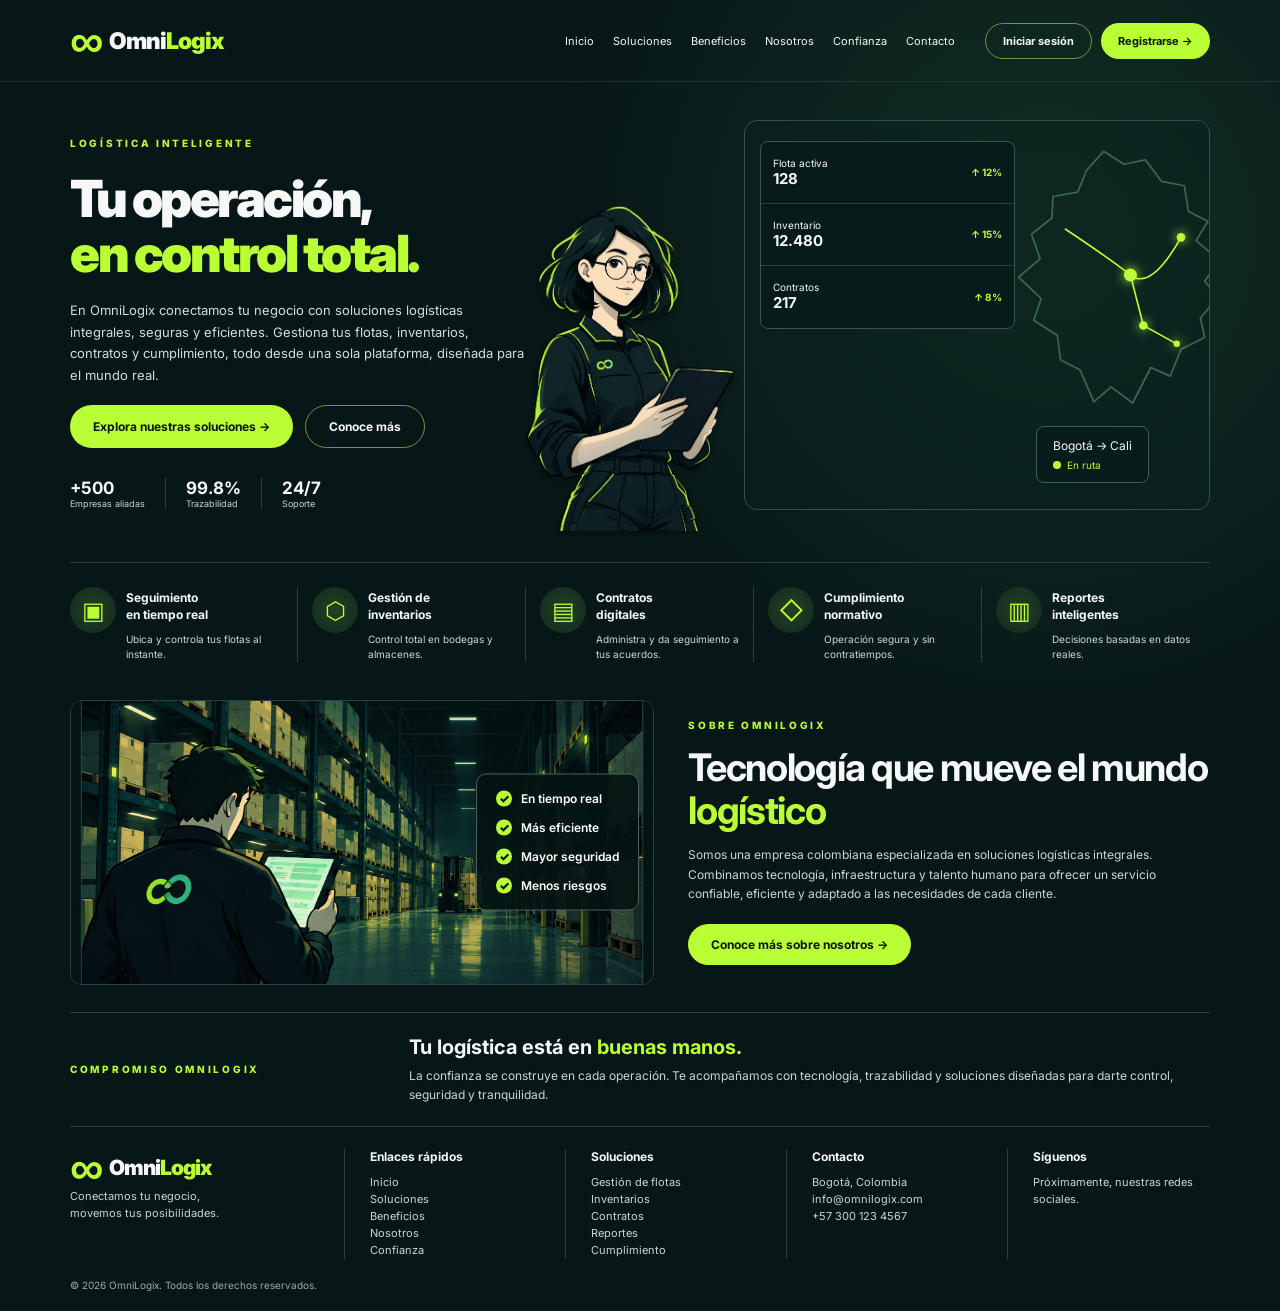
==== Frontend/index.html @ 942b3a41 "feat: initial project structure, backend-frontend setup and documentation" ====
<!DOCTYPE html>
<html lang="es">
<head>
    <meta charset="UTF-8">
    <meta name="viewport" content="width=device-width, initial-scale=1.0">
    <meta name="theme-color" content="#071617">
    <meta name="description" content="OmniLogix: tecnología para logística inteligente.">
    <title>OmniLogix | Logística inteligente</title>

    <!-- Archivos dentro del proyecto Frontend -->
    <link rel="preconnect" href="https://fonts.googleapis.com">
    <link rel="preconnect" href="https://fonts.gstatic.com" crossorigin>
    <link href="https://fonts.googleapis.com/css2?family=Inter:wght@400;500;600;700;800;900&display=swap" rel="stylesheet">
    <link rel="stylesheet" href="assets/css/styles.css">
    <script src="assets/js/script.js" defer></script>
</head>
<body>

    <!-- 1. MENÚ SUPERIOR -->
    <header class="site-header" id="inicio">
        <div class="container header-inner">
            <a href="#inicio" class="logo" aria-label="OmniLogix, inicio">
                <span class="logo-symbol">∞</span> Omni<span class="accent">Logix</span>
            </a>

            <button class="menu-button" id="menuButton" type="button"
                    aria-label="Abrir menú" aria-controls="mainNav" aria-expanded="false">☰</button>

            <nav class="main-nav" id="mainNav" aria-label="Menú principal">
                <a href="#inicio">Inicio</a>
                <a href="#soluciones">Soluciones</a>
                <a href="#beneficios">Beneficios</a>
                <a href="#nosotros">Nosotros</a>
                <a href="#confianza">Confianza</a>
                <a href="#contacto">Contacto</a>
            </nav>

            <div class="header-actions">
                <!-- Sustituir la ruta cuando exista una página de autenticación -->
                <a class="button button-outline button-small" href="pages/login.html">Iniciar sesión</a>
                <a class="button button-primary button-small"
                   href="pages/signUp.html">Registrarse →</a>
            </div>
        </div>
    </header>

    <main>
        <!-- 2. PORTADA: texto a la izquierda / mujer y tablero a la derecha -->
        <section class="hero container" aria-labelledby="main-title">
            <div class="hero-text">
                <p class="eyebrow">LOGÍSTICA INTELIGENTE</p>
                <h1 id="main-title">Tu operación,<br><span class="accent">en control total.</span></h1>
                <p class="hero-description">
                    En OmniLogix conectamos tu negocio con soluciones logísticas integrales,
                    seguras y eficientes. Gestiona tus flotas, inventarios, contratos y
                    cumplimiento, todo desde una sola plataforma, diseñada para el mundo real.
                </p>
                <div class="hero-actions">
                    <a class="button button-primary" href="#soluciones">Explora nuestras soluciones →</a>
                    <a class="button button-outline" href="#nosotros">Conoce más</a>
                </div>
                <!-- Cifras ilustrativas: sustituir por métricas verificadas -->
                <div class="statistics">
                    <div><strong>+500</strong><small>Empresas aliadas</small></div>
                    <div><strong>99.8%</strong><small>Trazabilidad</small></div>
                    <div><strong>24/7</strong><small>Soporte</small></div>
                </div>
            </div>

            <div class="hero-visual">
                <!-- Panel decorativo de datos -->
                <div class="dashboard">
                    <div class="dashboard-metrics">
                        <div class="metric"><span>Flota activa<strong>128</strong></span><b>↑ 12%</b></div>
                        <div class="metric"><span>Inventario<strong>12.480</strong></span><b>↑ 15%</b></div>
                        <div class="metric"><span>Contratos<strong>217</strong></span><b>↑ 8%</b></div>
                    </div>

                    <!-- Territorio ficticio, pensado para evocar un país sin representar uno real -->
                    <svg class="territory-map" viewBox="0 0 220 260" aria-hidden="true">
                        <path class="map-border" d="M100 11 L119 23 L139 19 L154 39 L175 43 L179 67 L197 76 L186 94 L207 112 L194 132 L207 146 L190 166 L194 184 L172 195 L162 220 L144 212 L127 245 L107 230 L91 244 L78 214 L60 205 L57 182 L35 168 L42 148 L21 128 L41 111 L33 88 L52 73 L53 53 L76 49 L84 29 Z"/>
                        <path class="map-route" d="M64 83 Q106 111 125 126 T172 91 M125 126 L137 173 L168 190"/>
                        <circle cx="125" cy="126" r="6"/><circle cx="172" cy="91" r="4"/>
                        <circle cx="137" cy="173" r="4"/><circle cx="168" cy="190" r="3"/>
                    </svg>
                    <div class="route-label">Bogotá → Cali<small><span class="online-dot"></span> En ruta</small></div>
                </div>

                <!-- MUJER: ajustar left y width en la clase .hero-woman del CSS -->
                <img class="hero-woman" src="assets/img/mujer.png"
                     alt="Asesora de OmniLogix sosteniendo una tableta">
            </div>
        </section>

        <!-- 3. SERVICIOS -->
        <section class="services container" id="soluciones" aria-label="Soluciones OmniLogix">
            <article class="service"><span class="service-icon">▣</span><div><h2>Seguimiento<br>en tiempo real</h2><p>Ubica y controla tus flotas al instante.</p></div></article>
            <article class="service"><span class="service-icon">⬡</span><div><h2>Gestión de<br>inventarios</h2><p>Control total en bodegas y almacenes.</p></div></article>
            <article class="service"><span class="service-icon">▤</span><div><h2>Contratos<br>digitales</h2><p>Administra y da seguimiento a tus acuerdos.</p></div></article>
            <article class="service"><span class="service-icon">◇</span><div><h2>Cumplimiento<br>normativo</h2><p>Operación segura y sin contratiempos.</p></div></article>
            <article class="service"><span class="service-icon">▥</span><div><h2>Reportes<br>inteligentes</h2><p>Decisiones basadas en datos reales.</p></div></article>
        </section>

        <!-- 4. SOBRE NOSOTROS: imagen encajada + texto en columna lateral -->
        <section class="about container" id="nosotros">
            <div class="warehouse-card" id="beneficios">
                <!-- El PNG ya incluye el hombre, la bodega y cuatro checks sin texto -->
                <img src="assets/img/hombre.png" alt="Trabajador revisando inventarios en una bodega">
                <!-- Etiquetas alineadas junto a los cuatro checks dibujados en el PNG -->
                <div class="warehouse-benefits" aria-label="Beneficios de OmniLogix">
                    <span>En tiempo real</span>
                    <span>Más eficiente</span>
                    <span>Mayor seguridad</span>
                    <span>Menos riesgos</span>
                </div>
            </div>
            <div class="about-text">
                <p class="eyebrow">SOBRE OMNILOGIX</p>
                <h2>Tecnología que mueve el mundo <span class="accent">logístico</span></h2>
                <p>Somos una empresa colombiana especializada en soluciones logísticas
                    integrales. Combinamos tecnología, infraestructura y talento humano
                    para ofrecer un servicio confiable, eficiente y adaptado a las
                    necesidades de cada cliente.</p>
                <a class="button button-primary" href="#contacto">Conoce más sobre nosotros →</a>
            </div>
        </section>

        <!-- 5. MENSAJE DE CONFIANZA: sin logos de terceros -->
        <section class="trust container" id="confianza">
            <p class="eyebrow">COMPROMISO OMNILOGIX</p>
            <div><h2>Tu logística está en <span class="accent">buenas manos.</span></h2>
                <p>La confianza se construye en cada operación. Te acompañamos con tecnología,
                    trazabilidad y soluciones diseñadas para darte control, seguridad y tranquilidad.</p>
            </div>
        </section>
    </main>

    <!-- 6. PIE DE PÁGINA -->
    <footer class="site-footer" id="contacto">
        <div class="container footer-grid">
            <div><a href="#inicio" class="logo"><span class="logo-symbol">∞</span> Omni<span class="accent">Logix</span></a>
                <p>Conectamos tu negocio,<br>movemos tus posibilidades.</p></div>
            <div><h3>Enlaces rápidos</h3><a href="#inicio">Inicio</a><a href="#soluciones">Soluciones</a><a href="#beneficios">Beneficios</a><a href="#nosotros">Nosotros</a><a href="#confianza">Confianza</a></div>
            <div><h3>Soluciones</h3><a href="#soluciones">Gestión de flotas</a><a href="#soluciones">Inventarios</a><a href="#soluciones">Contratos</a><a href="#soluciones">Reportes</a><a href="#soluciones">Cumplimiento</a></div>
            <div><h3>Contacto</h3><p>Bogotá, Colombia</p><a href="mailto:info@omnilogix.com">info@omnilogix.com</a><a href="tel:+573001234567">+57 300 123 4567</a></div>
            <div><h3>Síguenos</h3><p>Próximamente, nuestras redes sociales.</p></div>
        </div>
        <div class="container footer-bottom">© 2026 OmniLogix. Todos los derechos reservados.</div>
    </footer>
</body>
</html>
---- Frontend/assets/css/styles.css ----
/* =========================================================
OMNILOGIX — ESTILOS ORGANIZADOS
Para ajustar la mujer busca: .hero-woman
Para ajustar la imagen de bodega busca: .warehouse-card
========================================================= */

/* 1. PALETA DE COLORES Y BASE */
:root {
    --bg: #071617;
    --panel: #0a2220;
    --green: #baff36;
    --white: #f6f8f8;
    --soft-text: #cbd5d3;
    --border: #29403e;
}
* { box-sizing: border-box; }
html { scroll-behavior: smooth; }
body {
    margin: 0;
    font-family: Inter, Arial, sans-serif;
    color: var(--white);
    background: radial-gradient(ellipse at 82% 18%, #123026 0%, transparent 34%), var(--bg);
}
a { color: inherit; text-decoration: none; }
button { font: inherit; }
img { max-width: 100%; }
.container {
    width: min(100% - 64px, 1140px);
    margin-inline: auto;
}
.accent { color: var(--green); }
.eyebrow {
    margin: 0 0 22px;
    color: var(--green);
    letter-spacing: 2.7px;
    font-weight: 800;
    font-size: 10px;
}
.button {
    display: inline-flex;
    align-items: center;
    justify-content: center;
    gap: 14px;
    border-radius: 999px;
    padding: 13px 23px;
    font-weight: 700;
    font-size: 12px;
    transition: transform .2s ease;
    white-space: nowrap;
}
.button:hover { transform: translateY(-2px); }
.button-primary { background: var(--green); color: #071617; }
.button-outline { border: 1px solid #729739; }
.button-small { padding: 10px 17px; font-size: 11px; }

/* 2. CABECERA */
.site-header { border-bottom: 1px solid #203432; }
.header-inner {
    min-height: 81px;
    display: flex;
    align-items: center;
    gap: 30px;
}
.logo {
    white-space: nowrap;
    font-size: 23px;
    font-weight: 900;
    letter-spacing: -1.1px;
    display: inline-flex;
    align-items: center;
}
.logo-symbol {
    color: var(--green);
    font-size: 47px;
    font-family: Arial, sans-serif;
    line-height: .8;
    margin-right: 7px;
}
.main-nav { display: flex; gap: 19px; margin-left: auto; }
.main-nav a { font-size: 11px; }
.main-nav a:hover { color: var(--green); }
.header-actions { display: flex; gap: 9px; }
.menu-button {
    display: none;
    color: white;
    background: transparent;
    border: 1px solid var(--border);
    border-radius: 7px;
    padding: 6px 11px;
}

/* 3. PORTADA */
.hero {
    display: grid;
    grid-template-columns: 44% 56%;
    align-items: center;
    min-height: 480px;
    padding-top: 26px;
    padding-bottom: 24px;
}
.hero-text {
    position: relative;
    z-index: 5;
    padding-right: 14px;
}
.hero h1 {
    font-size: clamp(40px, 4vw, 57px);
    letter-spacing: -2.5px;
    line-height: 1.08;
    margin: 0 0 19px;
    font-weight: 900;
}
.hero-description {
    max-width: 455px;
    font-size: 13px;
    line-height: 1.65;
    color: #d3dedd;
}
.hero-actions {
    display: flex;
    gap: 12px;
    flex-wrap: wrap;
    margin-top: 19px;
}
.statistics { display: flex; margin-top: 30px; }
.statistics div {
    padding: 0 20px;
    border-right: 1px solid var(--border);
}
.statistics div:first-child { padding-left: 0; }
.statistics div:last-child { border: 0; }
.statistics strong { display: block; font-size: 17px; }
.statistics small {
    display: block;
    font-size: 9px;
    color: var(--soft-text);
}

/* 4. PERSONAJE Y TABLERO */
.hero-visual { position: relative; height: 415px; min-width: 0; }
.dashboard {
    position: absolute;
    right: 0;
    top: 4px;
    height: 390px;
    width: 73%;
    border: 1px solid #31514a;
    background: #09211d80;
    border-radius: 13px;
    overflow: hidden;
}
.dashboard-metrics {
    position: absolute;
    top: 20px;
    left: 15px;
    width: 55%;
    background: #071b1be8;
    border: 1px solid #39554f;
    border-radius: 8px;
    z-index: 1;
}
.metric {
    min-height: 62px;
    padding: 12px;
    display: flex;
    align-items: center;
    justify-content: space-between;
    gap: 6px;
    border-bottom: 1px solid var(--border);
}
.metric:last-child { border: 0; }
.metric span { font-size: 10px; }
.metric strong { display: block; font-size: 15px; }
.metric b { font-size: 10px; color: var(--green); }
.territory-map {
    position: absolute;
    width: 51%;
    height: 78%;
    right: -5%;
    top: 2%;
}
.map-border {
    fill: none;
    stroke: #3d6553;
    stroke-width: 1.6;
    stroke-linejoin: round;
}
.map-route {
    fill: none;
    stroke: var(--green);
    stroke-width: 1.5;
}
.territory-map circle {
    fill: var(--green);
    filter: drop-shadow(0 0 5px var(--green));
}
.route-label {
    position: absolute;
    bottom: 26px;
    right: 13%;
    padding: 11px 16px;
    border-radius: 8px;
    border: 1px solid #3c6059;
    background: #081c1c;
    font-size: 12px;
}
.route-label small {
    display: block;
    color: var(--green);
    margin-top: 6px;
}
.online-dot {
    display: inline-block;
    width: 8px;
    height: 8px;
    border-radius: 50%;
    background: var(--green);
    margin-right: 3px;
}
/* CAMBIAR POSICIÓN DE LA MUJER AQUÍ: left más negativo = más a la izquierda. */
.hero-woman {
    position: absolute;
    z-index: 3;
    height: 94%;
    width: 41%;
    left: -13%;
    bottom: 0;
    object-fit: contain;
    object-position: bottom center;
    filter: drop-shadow(0 3px 2px #0003);
}

/* 5. SOLUCIONES */
.services {
    border-top: 1px solid var(--border);
    padding-block: 24px 35px;
    display: grid;
    grid-template-columns: repeat(5, minmax(0, 1fr));
}
.service {
    display: flex;
    gap: 10px;
    padding: 0 14px;
    border-right: 1px solid var(--border);
}
.service:first-child { padding-left: 0; }
.service:last-child { border: 0; padding-right: 0; }
.service-icon {
    flex: 0 0 46px;
    width: 46px;
    height: 46px;
    display: grid;
    place-items: center;
    border-radius: 50%;
    background: radial-gradient(#254122, #102820);
    color: var(--green);
    font-size: 24px;
}
.service h2 {
    font-size: 12px;
    margin: 3px 0 8px;
    line-height: 1.4;
}
.service p {
    font-size: 10px;
    color: #ced9d5;
    line-height: 1.5;
    margin: 0;
}

/* 6. BODEGA Y DESCRIPCIÓN
SOLO MODIFICA ESTOS VALORES PARA AJUSTAR ESTA SECCIÓN:
--bodega-ancho: proporción de la imagen frente al texto.
--bodega-alto: altura visual del recuadro de la imagen.
--panel-beneficios: color de fondo detrás del texto.
*/
.about {
    --bodega-ancho: 1.12fr;
    --bodega-alto: 285px;
    --panel-beneficios: rgba(4, 20, 19, 0.92);

    display: grid;
    grid-template-columns: minmax(0, var(--bodega-ancho)) minmax(0, 1fr);
    gap: 34px;
    align-items: center;
    padding-block: 3px 27px;
}

/* Recuadro que delimita la ilustración */
.warehouse-card {
    position: relative;
    width: 100%;
    height: var(--bodega-alto);
    border: 1px solid var(--border);
    border-radius: 12px;
    overflow: hidden;
    isolation: isolate;
    background: #091e1b;
}

/* Imagen: llena el recuadro sin estirarse ni distorsionarse */
.warehouse-card > img {
    display: block;
    width: 100%;
    height: 100%;
    object-fit: cover;
    object-position: center;
}

/* BENEFICIOS: este es el nombre real de la clase del HTML.
El panel oscuro mejora el contraste sobre el fondo de la bodega. */
.warehouse-benefits {
    position: absolute;
    z-index: 2;
    top: 50%;
    right: 14px;
    transform: translateY(-50%);
    width: max-content;
    max-width: 53%;
    display: flex;
    flex-direction: column;
    gap: 13px;
    padding: 16px 19px;
    border: 1px solid #456359;
    border-radius: 10px;
    background: var(--panel-beneficios);
    color: #fff;
    font-size: 12px;
    font-weight: 600;
    line-height: 1.3;
    box-shadow: 0 8px 25px rgba(0, 0, 0, 0.18);
}

/* Checks agregados con CSS; no dependen de la imagen */
.warehouse-benefits span {
    display: flex;
    align-items: center;
    gap: 9px;
    white-space: nowrap;
}

.warehouse-benefits span::before {
    content: "✓";
    display: inline-grid;
    place-items: center;
    flex: 0 0 16px;
    width: 16px;
    height: 16px;
    border-radius: 50%;
    color: #082016;
    background: var(--green);
    font-size: 12px;
    font-weight: 900;
}

/* Texto a la derecha de la imagen */
.about-text {
    min-width: 0;
}
.about-text h2 {
    font-size: clamp(27px, 3vw, 38px);
    line-height: 1.13;
    letter-spacing: -1.3px;
    margin: 0 0 13px;
}
.about-text p:not(.eyebrow) {
    font-size: 12px;
    line-height: 1.65;
    color: #cbd7d5;
    margin: 0 0 20px;
}
.about-text .eyebrow {
    margin-bottom: 15px;
}

/* 7. MENSAJE DE CONFIANZA */
.trust {
    border-top: 1px solid var(--border);
    border-bottom: 1px solid var(--border);
    padding-block: 22px;
    display: grid;
    grid-template-columns: 28% 1fr;
    gap: 20px;
    align-items: center;
}
.trust .eyebrow { margin: 0; }
.trust h2 { font-size: 20px; margin: 0 0 7px; }
.trust p:not(.eyebrow) {
    font-size: 12px;
    line-height: 1.6;
    color: #cbd7d5;
    margin: 0;
}

/* 8. FOOTER */
.site-footer { padding-top: 22px; }
.footer-grid {
    display: grid;
    grid-template-columns: 1.4fr 1fr 1fr 1fr .9fr;
    gap: 25px;
}
.footer-grid > div {
    border-right: 1px solid var(--border);
    padding-right: 12px;
}
.footer-grid > div:last-child { border: 0; }
.footer-grid .logo { font-size: 21px; }
.footer-grid h3 { font-size: 12px; margin: 0 0 10px; }
.footer-grid a:not(.logo), .footer-grid p {
    display: block;
    color: #cbd7d5;
    font-size: 11px;
    line-height: 1.55;
    margin: 0;
}
.footer-grid a:hover { color: var(--green); }
.footer-bottom {
    font-size: 10px;
    color: #99aead;
    padding-block: 20px;
}

/* 9. TABLET */
@media (max-width: 1050px) {
    .container { width: min(100% - 40px, 1140px); }
    .header-inner { gap: 15px; }
    .main-nav { gap: 11px; }
    .main-nav a { font-size: 10px; }
    .hero { grid-template-columns: 45% 55%; }
    .hero-woman { left: -4%; width: 45%; }
    .service { padding-inline: 8px; gap: 7px; }
    .service-icon { flex-basis: 36px; width: 36px; height: 36px; }
}
@media (max-width: 780px) {
    .header-inner { flex-wrap: wrap; padding-block: 12px; }
    .menu-button { display: block; margin-left: auto; }
    .main-nav {
        display: none;
        order: 4;
        width: 100%;
        flex-direction: column;
        gap: 0;
        padding-block: 10px;
    }
    .main-nav.is-open { display: flex; }
    .main-nav a { font-size: 13px; padding: 9px 0; }
    .header-actions { margin-left: auto; }
    .hero { display: block; padding-top: 40px; }
    .hero-visual { height: 420px; margin-top: 25px; }
    .dashboard { right: 0; width: 71%; }
    .hero-woman { width: 44%; left: 0; }
    .services {
        grid-template-columns: repeat(2, 1fr);
        row-gap: 22px;
    }
    .service { border: 0; padding-inline: 0; }
    .about { grid-template-columns: 1fr; }
    .warehouse-benefits { font-size: 12px; }
    .about { --bodega-alto: 300px; }
    .trust { grid-template-columns: 1fr; }
    .footer-grid { grid-template-columns: repeat(2, 1fr); }
}

/* 10. TELÉFONOS */
@media (max-width: 470px) {
    .container { width: calc(100% - 30px); }
    .logo { font-size: 20px; }
    .header-actions .button-outline { display: none; }
    .hero h1 { font-size: 37px; }
    .hero-description { font-size: 12px; }
    .hero-visual { height: 310px; }
    .dashboard { height: 285px; width: 77%; }
    .hero-woman { left: -2%; width: 48%; height: 98%; }
    .dashboard-metrics { width: 60%; top: 10px; left: 8px; }
    .metric { min-height: 46px; padding: 7px; }
    .metric strong { font-size: 11px; }
    .metric span, .metric b { font-size: 8px; }
    .route-label { bottom: 16px; right: 8%; font-size: 10px; }
    .statistics div { padding-inline: 13px; }
    .service h2 { font-size: 11px; }
    .service p { font-size: 9px; }
    .about { --bodega-alto: 220px; }
    .warehouse-benefits {
        right: 8px;
        max-width: 62%;
        padding: 10px;
        gap: 8px;
        font-size: 9px;
    }
    .warehouse-benefits span::before {
        width: 13px;
        height: 13px;
        flex-basis: 13px;
        font-size: 10px;
    }
    .footer-grid { gap: 18px; }
}
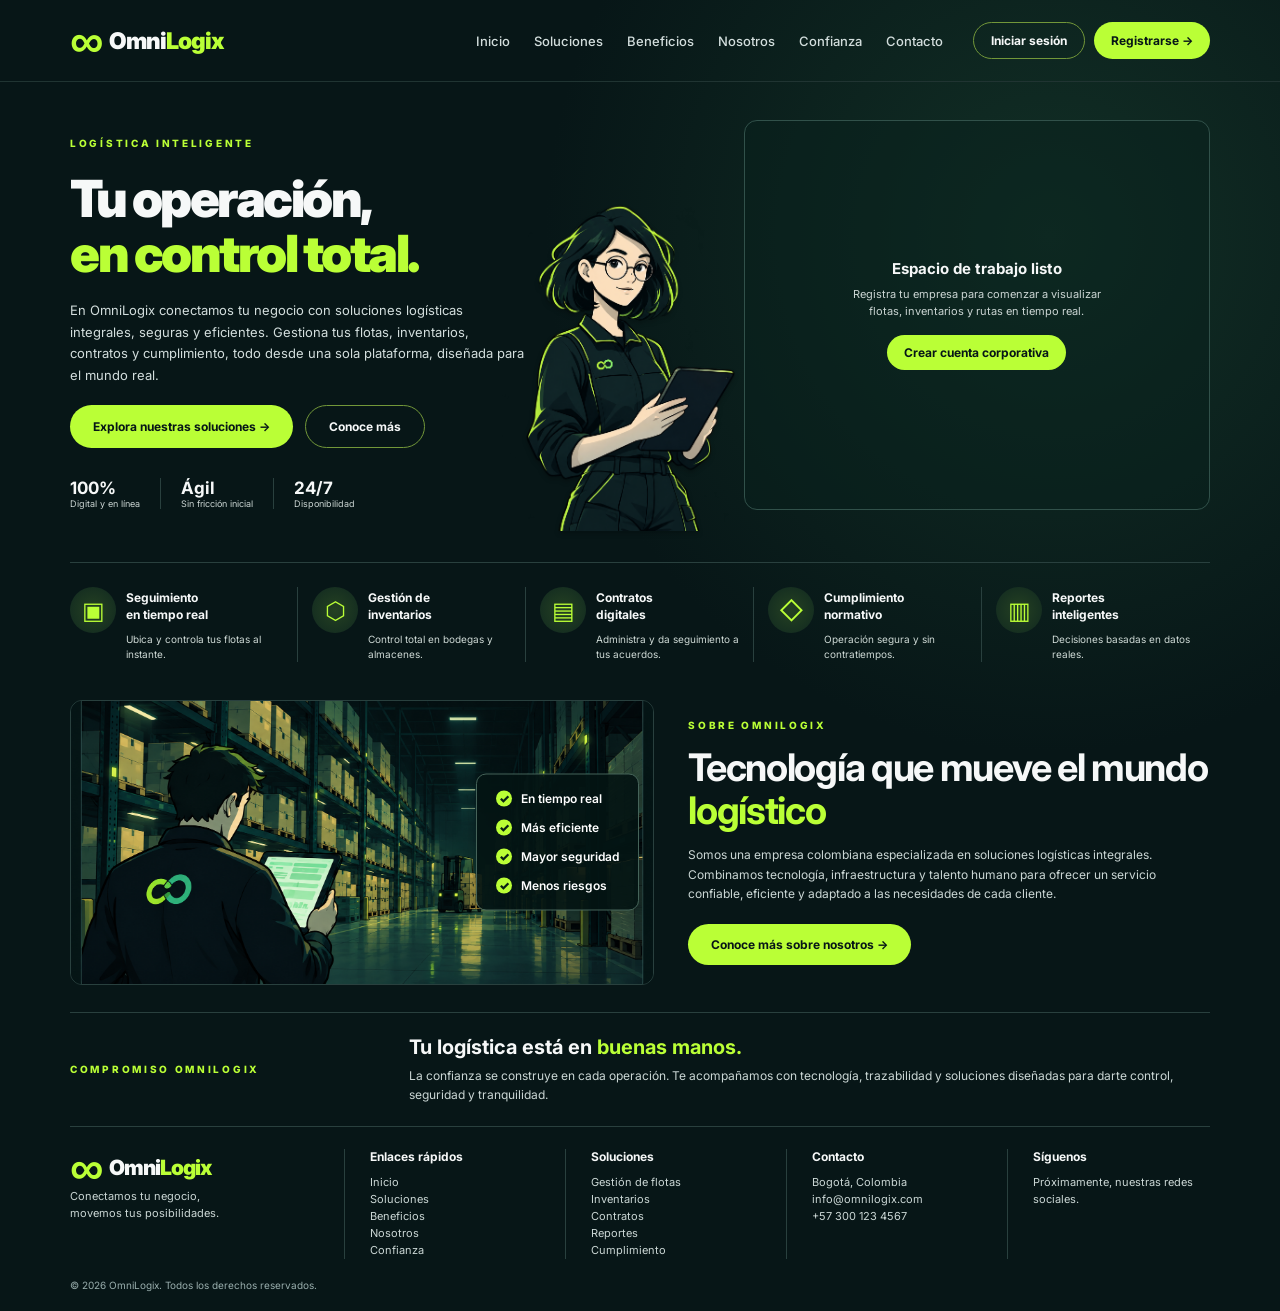
==== commit b3f94323: "refactor(landing): update nav typography, remove fake stats and implement launch onboarding state" ====
--- a/Frontend/index.html
+++ b/Frontend/index.html
@@ -6,8 +6,6 @@
     <meta name="theme-color" content="#071617">
     <meta name="description" content="OmniLogix: tecnología para logística inteligente.">
     <title>OmniLogix | Logística inteligente</title>
-
-    <!-- Archivos dentro del proyecto Frontend -->
     <link rel="preconnect" href="https://fonts.googleapis.com">
     <link rel="preconnect" href="https://fonts.gstatic.com" crossorigin>
     <link href="https://fonts.googleapis.com/css2?family=Inter:wght@400;500;600;700;800;900&display=swap" rel="stylesheet">
@@ -15,137 +13,122 @@
     <script src="assets/js/script.js" defer></script>
 </head>
 <body>
+<!-- 1. MENÚ SUPERIOR -->
+<header class="site-header" id="inicio">
+    <div class="container header-inner">
+        <a href="#inicio" class="logo" aria-label="OmniLogix, inicio">
+            <span class="logo-symbol">∞</span> Omni<span class="accent">Logix</span>
+        </a>
+        <button class="menu-button" id="menuButton" type="button"
+                aria-label="Abrir menú" aria-controls="mainNav" aria-expanded="false">☰</button>
+        <nav class="main-nav" id="mainNav" aria-label="Menú principal">
+            <a href="#inicio">Inicio</a>
+            <a href="#soluciones">Soluciones</a>
+            <a href="#beneficios">Beneficios</a>
+            <a href="#nosotros">Nosotros</a>
+            <a href="#confianza">Confianza</a>
+            <a href="#contacto">Contacto</a>
+        </nav>
+        <div class="header-actions">
+            <a class="button button-outline button-small" href="pages/login.html">Iniciar sesión</a>
+            <a class="button button-primary button-small" href="pages/signUp.html">Registrarse →</a>
+        </div>
+    </div>
+</header>
 
-    <!-- 1. MENÚ SUPERIOR -->
-    <header class="site-header" id="inicio">
-        <div class="container header-inner">
-            <a href="#inicio" class="logo" aria-label="OmniLogix, inicio">
-                <span class="logo-symbol">∞</span> Omni<span class="accent">Logix</span>
-            </a>
-
-            <button class="menu-button" id="menuButton" type="button"
-                    aria-label="Abrir menú" aria-controls="mainNav" aria-expanded="false">☰</button>
-
-            <nav class="main-nav" id="mainNav" aria-label="Menú principal">
-                <a href="#inicio">Inicio</a>
-                <a href="#soluciones">Soluciones</a>
-                <a href="#beneficios">Beneficios</a>
-                <a href="#nosotros">Nosotros</a>
-                <a href="#confianza">Confianza</a>
-                <a href="#contacto">Contacto</a>
-            </nav>
-
-            <div class="header-actions">
-                <!-- Sustituir la ruta cuando exista una página de autenticación -->
-                <a class="button button-outline button-small" href="pages/login.html">Iniciar sesión</a>
-                <a class="button button-primary button-small"
-                   href="pages/signUp.html">Registrarse →</a>
+<main>
+    <!-- 2. PORTADA -->
+    <section class="hero container" aria-labelledby="main-title">
+        <div class="hero-text">
+            <p class="eyebrow">LOGÍSTICA INTELIGENTE</p>
+            <h1 id="main-title">Tu operación,<br><span class="accent">en control total.</span></h1>
+            <p class="hero-description">
+                En OmniLogix conectamos tu negocio con soluciones logísticas integrales,
+                seguras y eficientes. Gestiona tus flotas, inventarios, contratos y
+                cumplimiento, todo desde una sola plataforma, diseñada para el mundo real.
+            </p>
+            <div class="hero-actions">
+                <a class="button button-primary" href="#soluciones">Explora nuestras soluciones →</a>
+                <a class="button button-outline" href="#nosotros">Conoce más</a>
+            </div>
+            <!-- Métricas de valor inicial (Enfoque de lanzamiento real) -->
+            <div class="statistics">
+                <div><strong>100%</strong><small>Digital y en línea</small></div>
+                <div><strong>Ágil</strong><small>Sin fricción inicial</small></div>
+                <div><strong>24/7</strong><small>Disponibilidad</small></div>
             </div>
         </div>
-    </header>
 
-    <main>
-        <!-- 2. PORTADA: texto a la izquierda / mujer y tablero a la derecha -->
-        <section class="hero container" aria-labelledby="main-title">
-            <div class="hero-text">
-                <p class="eyebrow">LOGÍSTICA INTELIGENTE</p>
-                <h1 id="main-title">Tu operación,<br><span class="accent">en control total.</span></h1>
-                <p class="hero-description">
-                    En OmniLogix conectamos tu negocio con soluciones logísticas integrales,
-                    seguras y eficientes. Gestiona tus flotas, inventarios, contratos y
-                    cumplimiento, todo desde una sola plataforma, diseñada para el mundo real.
-                </p>
-                <div class="hero-actions">
-                    <a class="button button-primary" href="#soluciones">Explora nuestras soluciones →</a>
-                    <a class="button button-outline" href="#nosotros">Conoce más</a>
-                </div>
-                <!-- Cifras ilustrativas: sustituir por métricas verificadas -->
-                <div class="statistics">
-                    <div><strong>+500</strong><small>Empresas aliadas</small></div>
-                    <div><strong>99.8%</strong><small>Trazabilidad</small></div>
-                    <div><strong>24/7</strong><small>Soporte</small></div>
+        <div class="hero-visual">
+            <!-- Panel derecho: Estado inicial limpio sin métricas inventadas -->
+            <div class="dashboard">
+                <div class="dashboard-empty-state">
+                    <h3>Espacio de trabajo listo</h3>
+                    <p>Registra tu empresa para comenzar a visualizar flotas, inventarios y rutas en tiempo real.</p>
+                    <a class="button button-primary button-small" href="pages/signUp.html">Crear cuenta corporativa</a>
                 </div>
             </div>
+            <!-- Espacio reservado para la ilustración de la mujer -->
+            <img class="hero-woman" src="assets/img/mujer.png" alt="Asesora de OmniLogix con tableta">
+        </div>
+    </section>
 
-            <div class="hero-visual">
-                <!-- Panel decorativo de datos -->
-                <div class="dashboard">
-                    <div class="dashboard-metrics">
-                        <div class="metric"><span>Flota activa<strong>128</strong></span><b>↑ 12%</b></div>
-                        <div class="metric"><span>Inventario<strong>12.480</strong></span><b>↑ 15%</b></div>
-                        <div class="metric"><span>Contratos<strong>217</strong></span><b>↑ 8%</b></div>
-                    </div>
+    <!-- 3. SERVICIOS -->
+    <section class="services container" id="soluciones" aria-label="Soluciones OmniLogix">
+        <article class="service"><span class="service-icon">▣</span><div><h2>Seguimiento<br>en tiempo real</h2><p>Ubica y controla tus flotas al instante.</p></div></article>
+        <article class="service"><span class="service-icon">⬡</span><div><h2>Gestión de<br>inventarios</h2><p>Control total en bodegas y almacenes.</p></div></article>
+        <article class="service"><span class="service-icon">▤</span><div><h2>Contratos<br>digitales</h2><p>Administra y da seguimiento a tus acuerdos.</p></div></article>
+        <article class="service"><span class="service-icon">◇</span><div><h2>Cumplimiento<br>normativo</h2><p>Operación segura y sin contratiempos.</p></div></article>
+        <article class="service"><span class="service-icon">▥</span><div><h2>Reportes<br>inteligentes</h2><p>Decisiones basadas en datos reales.</p></div></article>
+    </section>
 
-                    <!-- Territorio ficticio, pensado para evocar un país sin representar uno real -->
-                    <svg class="territory-map" viewBox="0 0 220 260" aria-hidden="true">
-                        <path class="map-border" d="M100 11 L119 23 L139 19 L154 39 L175 43 L179 67 L197 76 L186 94 L207 112 L194 132 L207 146 L190 166 L194 184 L172 195 L162 220 L144 212 L127 245 L107 230 L91 244 L78 214 L60 205 L57 182 L35 168 L42 148 L21 128 L41 111 L33 88 L52 73 L53 53 L76 49 L84 29 Z"/>
-                        <path class="map-route" d="M64 83 Q106 111 125 126 T172 91 M125 126 L137 173 L168 190"/>
-                        <circle cx="125" cy="126" r="6"/><circle cx="172" cy="91" r="4"/>
-                        <circle cx="137" cy="173" r="4"/><circle cx="168" cy="190" r="3"/>
-                    </svg>
-                    <div class="route-label">Bogotá → Cali<small><span class="online-dot"></span> En ruta</small></div>
-                </div>
+    <!-- 4. SOBRE NOSOTROS -->
+    <section class="about container" id="nosotros">
+        <div class="warehouse-card" id="beneficios">
+            <!-- Espacio para la imagen del hombre en la bodega -->
+            <img src="assets/img/hombre.png" alt="Trabajador revisando inventarios en bodega">
+            <div class="warehouse-benefits" aria-label="Beneficios de OmniLogix">
+                <span>En tiempo real</span>
+                <span>Más eficiente</span>
+                <span>Mayor seguridad</span>
+                <span>Menos riesgos</span>
+            </div>
+        </div>
+        <div class="about-text">
+            <p class="eyebrow">SOBRE OMNILOGIX</p>
+            <h2>Tecnología que mueve el mundo <span class="accent">logístico</span></h2>
+            <p>Somos una empresa colombiana especializada en soluciones logísticas
+                integrales. Combinamos tecnología, infraestructura y talento humano
+                para ofrecer un servicio confiable, eficiente y adaptado a las
+                necesidades de cada cliente.</p>
+            <a class="button button-primary" href="#contacto">Conoce más sobre nosotros →</a>
+        </div>
+    </section>
 
-                <!-- MUJER: ajustar left y width en la clase .hero-woman del CSS -->
-                <img class="hero-woman" src="assets/img/mujer.png"
-                     alt="Asesora de OmniLogix sosteniendo una tableta">
-            </div>
-        </section>
+    <!-- 5. CONFIANZA -->
+    <section class="trust container" id="confianza">
+        <p class="eyebrow">COMPROMISO OMNILOGIX</p>
+        <div>
+            <h2>Tu logística está en <span class="accent">buenas manos.</span></h2>
+            <p>La confianza se construye en cada operación. Te acompañamos con tecnología,
+                trazabilidad y soluciones diseñadas para darte control, seguridad y tranquilidad.</p>
+        </div>
+    </section>
+</main>
 
-        <!-- 3. SERVICIOS -->
-        <section class="services container" id="soluciones" aria-label="Soluciones OmniLogix">
-            <article class="service"><span class="service-icon">▣</span><div><h2>Seguimiento<br>en tiempo real</h2><p>Ubica y controla tus flotas al instante.</p></div></article>
-            <article class="service"><span class="service-icon">⬡</span><div><h2>Gestión de<br>inventarios</h2><p>Control total en bodegas y almacenes.</p></div></article>
-            <article class="service"><span class="service-icon">▤</span><div><h2>Contratos<br>digitales</h2><p>Administra y da seguimiento a tus acuerdos.</p></div></article>
-            <article class="service"><span class="service-icon">◇</span><div><h2>Cumplimiento<br>normativo</h2><p>Operación segura y sin contratiempos.</p></div></article>
-            <article class="service"><span class="service-icon">▥</span><div><h2>Reportes<br>inteligentes</h2><p>Decisiones basadas en datos reales.</p></div></article>
-        </section>
-
-        <!-- 4. SOBRE NOSOTROS: imagen encajada + texto en columna lateral -->
-        <section class="about container" id="nosotros">
-            <div class="warehouse-card" id="beneficios">
-                <!-- El PNG ya incluye el hombre, la bodega y cuatro checks sin texto -->
-                <img src="assets/img/hombre.png" alt="Trabajador revisando inventarios en una bodega">
-                <!-- Etiquetas alineadas junto a los cuatro checks dibujados en el PNG -->
-                <div class="warehouse-benefits" aria-label="Beneficios de OmniLogix">
-                    <span>En tiempo real</span>
-                    <span>Más eficiente</span>
-                    <span>Mayor seguridad</span>
-                    <span>Menos riesgos</span>
-                </div>
-            </div>
-            <div class="about-text">
-                <p class="eyebrow">SOBRE OMNILOGIX</p>
-                <h2>Tecnología que mueve el mundo <span class="accent">logístico</span></h2>
-                <p>Somos una empresa colombiana especializada en soluciones logísticas
-                    integrales. Combinamos tecnología, infraestructura y talento humano
-                    para ofrecer un servicio confiable, eficiente y adaptado a las
-                    necesidades de cada cliente.</p>
-                <a class="button button-primary" href="#contacto">Conoce más sobre nosotros →</a>
-            </div>
-        </section>
-
-        <!-- 5. MENSAJE DE CONFIANZA: sin logos de terceros -->
-        <section class="trust container" id="confianza">
-            <p class="eyebrow">COMPROMISO OMNILOGIX</p>
-            <div><h2>Tu logística está en <span class="accent">buenas manos.</span></h2>
-                <p>La confianza se construye en cada operación. Te acompañamos con tecnología,
-                    trazabilidad y soluciones diseñadas para darte control, seguridad y tranquilidad.</p>
-            </div>
-        </section>
-    </main>
-
-    <!-- 6. PIE DE PÁGINA -->
-    <footer class="site-footer" id="contacto">
-        <div class="container footer-grid">
-            <div><a href="#inicio" class="logo"><span class="logo-symbol">∞</span> Omni<span class="accent">Logix</span></a>
-                <p>Conectamos tu negocio,<br>movemos tus posibilidades.</p></div>
-            <div><h3>Enlaces rápidos</h3><a href="#inicio">Inicio</a><a href="#soluciones">Soluciones</a><a href="#beneficios">Beneficios</a><a href="#nosotros">Nosotros</a><a href="#confianza">Confianza</a></div>
-            <div><h3>Soluciones</h3><a href="#soluciones">Gestión de flotas</a><a href="#soluciones">Inventarios</a><a href="#soluciones">Contratos</a><a href="#soluciones">Reportes</a><a href="#soluciones">Cumplimiento</a></div>
-            <div><h3>Contacto</h3><p>Bogotá, Colombia</p><a href="mailto:info@omnilogix.com">info@omnilogix.com</a><a href="tel:+573001234567">+57 300 123 4567</a></div>
-            <div><h3>Síguenos</h3><p>Próximamente, nuestras redes sociales.</p></div>
+<!-- 6. PIE DE PÁGINA -->
+<footer class="site-footer" id="contacto">
+    <div class="container footer-grid">
+        <div>
+            <a href="#inicio" class="logo"><span class="logo-symbol">∞</span> Omni<span class="accent">Logix</span></a>
+            <p>Conectamos tu negocio,<br>movemos tus posibilidades.</p>
         </div>
-        <div class="container footer-bottom">© 2026 OmniLogix. Todos los derechos reservados.</div>
-    </footer>
+        <div><h3>Enlaces rápidos</h3><a href="#inicio">Inicio</a><a href="#soluciones">Soluciones</a><a href="#beneficios">Beneficios</a><a href="#nosotros">Nosotros</a><a href="#confianza">Confianza</a></div>
+        <div><h3>Soluciones</h3><a href="#soluciones">Gestión de flotas</a><a href="#soluciones">Inventarios</a><a href="#soluciones">Contratos</a><a href="#soluciones">Reportes</a><a href="#soluciones">Cumplimiento</a></div>
+        <div><h3>Contacto</h3><p>Bogotá, Colombia</p><a href="mailto:info@omnilogix.com">info@omnilogix.com</a><a href="tel:+573001234567">+57 300 123 4567</a></div>
+        <div><h3>Síguenos</h3><p>Próximamente, nuestras redes sociales.</p></div>
+    </div>
+    <div class="container footer-bottom">© 2026 OmniLogix. Todos los derechos reservados.</div>
+</footer>
 </body>
-</html>
+</html>
--- a/Frontend/assets/css/styles.css
+++ b/Frontend/assets/css/styles.css
@@ -1,9 +1,6 @@
 /* =========================================================
-OMNILOGIX — ESTILOS ORGANIZADOS
-Para ajustar la mujer busca: .hero-woman
-Para ajustar la imagen de bodega busca: .warehouse-card
+OMNILOGIX — ESTILOS OPTIMIZADOS
 ========================================================= */
-
 /* 1. PALETA DE COLORES Y BASE */
 :root {
     --bg: #071617;
@@ -51,9 +48,9 @@
 .button:hover { transform: translateY(-2px); }
 .button-primary { background: var(--green); color: #071617; }
 .button-outline { border: 1px solid #729739; }
-.button-small { padding: 10px 17px; font-size: 11px; }
-
-/* 2. CABECERA */
+.button-small { padding: 10px 17px; font-size: 12px; }
+
+/* 2. CABECERA (Navbar corregido con tipografía legible) */
 .site-header { border-bottom: 1px solid #203432; }
 .header-inner {
     min-height: 81px;
@@ -76,8 +73,13 @@
     line-height: .8;
     margin-right: 7px;
 }
-.main-nav { display: flex; gap: 19px; margin-left: auto; }
-.main-nav a { font-size: 11px; }
+.main-nav { display: flex; gap: 24px; margin-left: auto; }
+.main-nav a {
+    font-size: 13px; /* Letra mejorada y perfectamente legible */
+    font-weight: 500;
+    color: #d3dedd;
+    transition: color 0.2s;
+}
 .main-nav a:hover { color: var(--green); }
 .header-actions { display: flex; gap: 9px; }
 .menu-button {
@@ -136,7 +138,7 @@
     color: var(--soft-text);
 }
 
-/* 4. PERSONAJE Y TABLERO */
+/* 4. PERSONAJE Y PANEL DE BIENVENIDA (Dashboard Inicial Limpio) */
 .hero-visual { position: relative; height: 415px; min-width: 0; }
 .dashboard {
     position: absolute;
@@ -148,76 +150,27 @@
     background: #09211d80;
     border-radius: 13px;
     overflow: hidden;
-}
-.dashboard-metrics {
-    position: absolute;
-    top: 20px;
-    left: 15px;
-    width: 55%;
-    background: #071b1be8;
-    border: 1px solid #39554f;
-    border-radius: 8px;
-    z-index: 1;
-}
-.metric {
-    min-height: 62px;
-    padding: 12px;
-    display: flex;
-    align-items: center;
-    justify-content: space-between;
-    gap: 6px;
-    border-bottom: 1px solid var(--border);
-}
-.metric:last-child { border: 0; }
-.metric span { font-size: 10px; }
-.metric strong { display: block; font-size: 15px; }
-.metric b { font-size: 10px; color: var(--green); }
-.territory-map {
-    position: absolute;
-    width: 51%;
-    height: 78%;
-    right: -5%;
-    top: 2%;
-}
-.map-border {
-    fill: none;
-    stroke: #3d6553;
-    stroke-width: 1.6;
-    stroke-linejoin: round;
-}
-.map-route {
-    fill: none;
-    stroke: var(--green);
-    stroke-width: 1.5;
-}
-.territory-map circle {
-    fill: var(--green);
-    filter: drop-shadow(0 0 5px var(--green));
-}
-.route-label {
-    position: absolute;
-    bottom: 26px;
-    right: 13%;
-    padding: 11px 16px;
-    border-radius: 8px;
-    border: 1px solid #3c6059;
-    background: #081c1c;
-    font-size: 12px;
-}
-.route-label small {
-    display: block;
-    color: var(--green);
-    margin-top: 6px;
-}
-.online-dot {
-    display: inline-block;
-    width: 8px;
-    height: 8px;
-    border-radius: 50%;
-    background: var(--green);
-    margin-right: 3px;
-}
-/* CAMBIAR POSICIÓN DE LA MUJER AQUÍ: left más negativo = más a la izquierda. */
+    display: flex;
+    flex-direction: column;
+    justify-content: center;
+    align-items: center;
+    padding: 24px;
+    text-align: center;
+}
+.dashboard-empty-state {
+    max-width: 280px;
+}
+.dashboard-empty-state h3 {
+    font-size: 15px;
+    margin: 0 0 8px;
+    color: var(--white);
+}
+.dashboard-empty-state p {
+    font-size: 11px;
+    color: var(--soft-text);
+    line-height: 1.5;
+    margin: 0 0 16px;
+}
 .hero-woman {
     position: absolute;
     z-index: 3;
@@ -268,25 +221,17 @@
     margin: 0;
 }
 
-/* 6. BODEGA Y DESCRIPCIÓN
-SOLO MODIFICA ESTOS VALORES PARA AJUSTAR ESTA SECCIÓN:
---bodega-ancho: proporción de la imagen frente al texto.
---bodega-alto: altura visual del recuadro de la imagen.
---panel-beneficios: color de fondo detrás del texto.
-*/
+/* 6. BODEGA Y DESCRIPCIÓN */
 .about {
     --bodega-ancho: 1.12fr;
     --bodega-alto: 285px;
     --panel-beneficios: rgba(4, 20, 19, 0.92);
-
     display: grid;
     grid-template-columns: minmax(0, var(--bodega-ancho)) minmax(0, 1fr);
     gap: 34px;
     align-items: center;
     padding-block: 3px 27px;
 }
-
-/* Recuadro que delimita la ilustración */
 .warehouse-card {
     position: relative;
     width: 100%;
@@ -297,8 +242,6 @@
     isolation: isolate;
     background: #091e1b;
 }
-
-/* Imagen: llena el recuadro sin estirarse ni distorsionarse */
 .warehouse-card > img {
     display: block;
     width: 100%;
@@ -306,9 +249,6 @@
     object-fit: cover;
     object-position: center;
 }
-
-/* BENEFICIOS: este es el nombre real de la clase del HTML.
-El panel oscuro mejora el contraste sobre el fondo de la bodega. */
 .warehouse-benefits {
     position: absolute;
     z-index: 2;
@@ -330,15 +270,12 @@
     line-height: 1.3;
     box-shadow: 0 8px 25px rgba(0, 0, 0, 0.18);
 }
-
-/* Checks agregados con CSS; no dependen de la imagen */
 .warehouse-benefits span {
     display: flex;
     align-items: center;
     gap: 9px;
     white-space: nowrap;
 }
-
 .warehouse-benefits span::before {
     content: "✓";
     display: inline-grid;
@@ -352,11 +289,7 @@
     font-size: 12px;
     font-weight: 900;
 }
-
-/* Texto a la derecha de la imagen */
-.about-text {
-    min-width: 0;
-}
+.about-text { min-width: 0; }
 .about-text h2 {
     font-size: clamp(27px, 3vw, 38px);
     line-height: 1.13;
@@ -369,11 +302,9 @@
     color: #cbd7d5;
     margin: 0 0 20px;
 }
-.about-text .eyebrow {
-    margin-bottom: 15px;
-}
-
-/* 7. MENSAJE DE CONFIANZA */
+.about-text .eyebrow { margin-bottom: 15px; }
+
+/* 7. CONFIANZA Y FOOTER */
 .trust {
     border-top: 1px solid var(--border);
     border-bottom: 1px solid var(--border);
@@ -391,8 +322,6 @@
     color: #cbd7d5;
     margin: 0;
 }
-
-/* 8. FOOTER */
 .site-footer { padding-top: 22px; }
 .footer-grid {
     display: grid;
@@ -420,16 +349,11 @@
     padding-block: 20px;
 }
 
-/* 9. TABLET */
+/* RESPONSIVE */
 @media (max-width: 1050px) {
     .container { width: min(100% - 40px, 1140px); }
-    .header-inner { gap: 15px; }
-    .main-nav { gap: 11px; }
-    .main-nav a { font-size: 10px; }
     .hero { grid-template-columns: 45% 55%; }
     .hero-woman { left: -4%; width: 45%; }
-    .service { padding-inline: 8px; gap: 7px; }
-    .service-icon { flex-basis: 36px; width: 36px; height: 36px; }
 }
 @media (max-width: 780px) {
     .header-inner { flex-wrap: wrap; padding-block: 12px; }
@@ -443,7 +367,7 @@
         padding-block: 10px;
     }
     .main-nav.is-open { display: flex; }
-    .main-nav a { font-size: 13px; padding: 9px 0; }
+    .main-nav a { font-size: 14px; padding: 9px 0; }
     .header-actions { margin-left: auto; }
     .hero { display: block; padding-top: 40px; }
     .hero-visual { height: 420px; margin-top: 25px; }
@@ -455,43 +379,6 @@
     }
     .service { border: 0; padding-inline: 0; }
     .about { grid-template-columns: 1fr; }
-    .warehouse-benefits { font-size: 12px; }
-    .about { --bodega-alto: 300px; }
     .trust { grid-template-columns: 1fr; }
     .footer-grid { grid-template-columns: repeat(2, 1fr); }
-}
-
-/* 10. TELÉFONOS */
-@media (max-width: 470px) {
-    .container { width: calc(100% - 30px); }
-    .logo { font-size: 20px; }
-    .header-actions .button-outline { display: none; }
-    .hero h1 { font-size: 37px; }
-    .hero-description { font-size: 12px; }
-    .hero-visual { height: 310px; }
-    .dashboard { height: 285px; width: 77%; }
-    .hero-woman { left: -2%; width: 48%; height: 98%; }
-    .dashboard-metrics { width: 60%; top: 10px; left: 8px; }
-    .metric { min-height: 46px; padding: 7px; }
-    .metric strong { font-size: 11px; }
-    .metric span, .metric b { font-size: 8px; }
-    .route-label { bottom: 16px; right: 8%; font-size: 10px; }
-    .statistics div { padding-inline: 13px; }
-    .service h2 { font-size: 11px; }
-    .service p { font-size: 9px; }
-    .about { --bodega-alto: 220px; }
-    .warehouse-benefits {
-        right: 8px;
-        max-width: 62%;
-        padding: 10px;
-        gap: 8px;
-        font-size: 9px;
-    }
-    .warehouse-benefits span::before {
-        width: 13px;
-        height: 13px;
-        flex-basis: 13px;
-        font-size: 10px;
-    }
-    .footer-grid { gap: 18px; }
-}
+}
